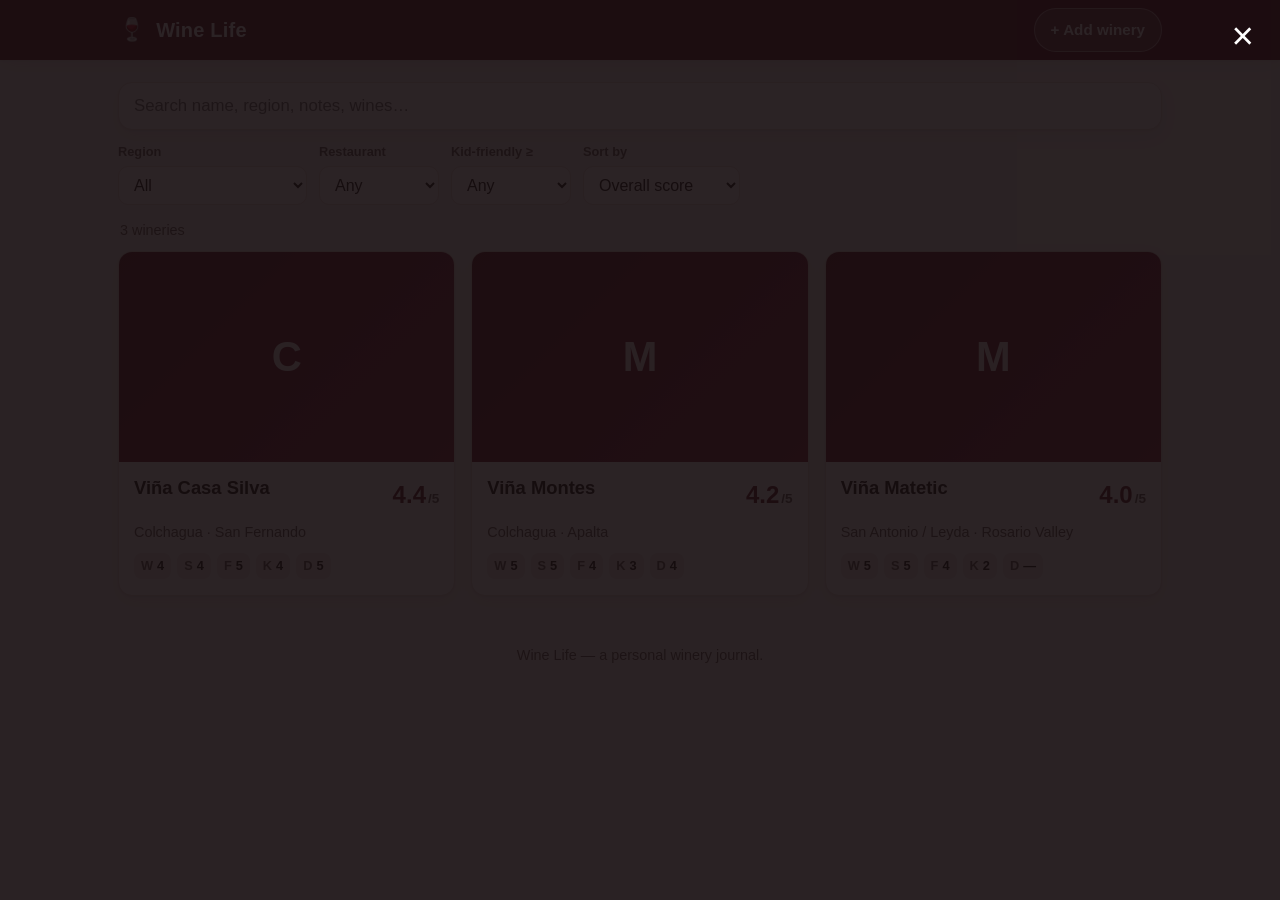
==== index.html @ b7ec0c11 "Wine Life: personal winery journal (Phase 1 shell) Static GitHub Pages site: card grid with auto-ave" ====
<!DOCTYPE html>
<html lang="en">
<head>
  <meta charset="utf-8" />
  <meta name="viewport" content="width=device-width, initial-scale=1" />
  <meta name="robots" content="noindex, nofollow" />
  <title>Wine Life — Winery Journal</title>
  <link rel="stylesheet" href="css/styles.css" />
</head>
<body>
  <header class="site-header">
    <div class="wrap header-inner">
      <a class="brand" href="#/">
        <span class="brand-mark">🍷</span>
        <span class="brand-text">Wine Life</span>
      </a>
      <a class="btn btn-ghost" href="editor.html">+ Add winery</a>
    </div>
  </header>

  <!-- GRID VIEW -->
  <main id="grid-view" class="wrap">
    <div class="controls">
      <input
        id="search"
        class="search"
        type="search"
        placeholder="Search name, region, notes, wines…"
        autocomplete="off"
        aria-label="Search wineries"
      />
      <div class="control-row">
        <label class="control">
          <span>Region</span>
          <select id="filter-region"><option value="">All</option></select>
        </label>
        <label class="control">
          <span>Restaurant</span>
          <select id="filter-restaurant">
            <option value="">Any</option>
            <option value="yes">Has one</option>
            <option value="no">None</option>
          </select>
        </label>
        <label class="control">
          <span>Kid-friendly ≥</span>
          <select id="filter-kid">
            <option value="">Any</option>
            <option value="3">3</option>
            <option value="4">4</option>
            <option value="5">5</option>
          </select>
        </label>
        <label class="control">
          <span>Sort by</span>
          <select id="sort">
            <option value="overall">Overall score</option>
            <option value="wine">Wine</option>
            <option value="scenery">Scenery</option>
            <option value="recent">Recently visited</option>
            <option value="name">Name (A–Z)</option>
          </select>
        </label>
      </div>
    </div>

    <p id="result-count" class="result-count" aria-live="polite"></p>
    <section id="grid" class="grid" aria-label="Wineries"></section>
    <p id="empty" class="empty" hidden>No wineries match. Try clearing filters or search.</p>
  </main>

  <!-- DETAIL VIEW -->
  <main id="detail-view" class="wrap" hidden></main>

  <!-- LIGHTBOX -->
  <div id="lightbox" class="lightbox" hidden aria-hidden="true">
    <button class="lightbox-close" aria-label="Close">×</button>
    <img id="lightbox-img" alt="" />
  </div>

  <footer class="site-footer">
    <div class="wrap">
      <span>Wine Life — a personal winery journal.</span>
    </div>
  </footer>

  <script src="js/data.js"></script>
  <script src="js/app.js"></script>
</body>
</html>
---- css/styles.css ----
/* Wine Life - styles. Mobile-first, high-contrast, readable. */

:root {
  --bg: #faf7f4;
  --surface: #ffffff;
  --ink: #1f1a18;
  --muted: #6b615c;
  --line: #e7ddd6;
  --wine: #6b1d2e;       /* deep burgundy */
  --wine-bright: #8c2740;
  --gold: #b08328;
  --good: #4f7a3f;
  --shadow: 0 1px 2px rgba(0,0,0,.06), 0 6px 18px rgba(31,26,24,.06);
  --radius: 14px;
}

* { box-sizing: border-box; }

html { -webkit-text-size-adjust: 100%; }

body {
  margin: 0;
  background: var(--bg);
  color: var(--ink);
  font: 17px/1.55 -apple-system, BlinkMacSystemFont, "Segoe UI", Roboto, Helvetica, Arial, sans-serif;
}

.wrap { width: 100%; max-width: 1080px; margin: 0 auto; padding: 0 18px; }

a { color: var(--wine); }

/* Header / footer ---------------------------------------------------------- */

.site-header {
  position: sticky; top: 0; z-index: 5;
  background: var(--wine);
  color: #fff;
  box-shadow: var(--shadow);
}
.header-inner { display: flex; align-items: center; justify-content: space-between; height: 60px; }
.brand { display: inline-flex; align-items: center; gap: 10px; color: #fff; text-decoration: none; font-weight: 700; font-size: 1.25rem; letter-spacing: .2px; }
.brand-mark { font-size: 1.4rem; }
.btn { display: inline-flex; align-items: center; gap: 6px; border-radius: 999px; padding: 9px 16px; font-weight: 600; font-size: .95rem; text-decoration: none; cursor: pointer; border: 1px solid transparent; }
.btn-ghost { background: rgba(255,255,255,.14); color: #fff; border-color: rgba(255,255,255,.45); }
.btn-ghost:hover { background: rgba(255,255,255,.24); }
.btn-primary { background: var(--wine); color: #fff; }
.btn-primary:hover { background: var(--wine-bright); }
.btn-secondary { background: #fff; color: var(--wine); border-color: var(--line); }

.site-footer { margin: 48px 0 28px; color: var(--muted); font-size: .9rem; text-align: center; }

/* Controls ----------------------------------------------------------------- */

.controls { margin: 22px 0 8px; }
.search {
  width: 100%; padding: 13px 15px; font-size: 1.05rem;
  border: 1px solid var(--line); border-radius: var(--radius);
  background: var(--surface); color: var(--ink); box-shadow: var(--shadow);
}
.search:focus, select:focus, input:focus, textarea:focus { outline: 3px solid rgba(140,39,64,.25); outline-offset: 1px; }

.control-row { display: flex; flex-wrap: wrap; gap: 12px; margin-top: 12px; }
.control { display: flex; flex-direction: column; gap: 4px; font-size: .8rem; color: var(--muted); font-weight: 600; }
.control select {
  font-size: 1rem; padding: 9px 11px; border: 1px solid var(--line);
  border-radius: 10px; background: var(--surface); color: var(--ink); min-width: 120px;
}

.result-count { color: var(--muted); font-size: .9rem; margin: 14px 2px 10px; }
.empty, .load-error { color: var(--muted); padding: 30px 4px; }
.load-error { color: var(--wine); }

/* Grid --------------------------------------------------------------------- */

.grid { display: grid; grid-template-columns: 1fr; gap: 16px; }
@media (min-width: 620px) { .grid { grid-template-columns: 1fr 1fr; } }
@media (min-width: 920px) { .grid { grid-template-columns: 1fr 1fr 1fr; } }

.card {
  display: flex; flex-direction: column; background: var(--surface);
  border: 1px solid var(--line); border-radius: var(--radius);
  overflow: hidden; text-decoration: none; color: inherit;
  box-shadow: var(--shadow); transition: transform .08s ease, box-shadow .12s ease;
}
.card:hover { transform: translateY(-2px); box-shadow: 0 2px 4px rgba(0,0,0,.08), 0 12px 26px rgba(31,26,24,.10); }

.thumb { aspect-ratio: 16 / 10; background: #efe7e1; display: flex; align-items: center; justify-content: center; }
.thumb img { width: 100%; height: 100%; object-fit: cover; display: block; }
.thumb-empty {
  background: linear-gradient(135deg, var(--wine), var(--wine-bright));
  color: rgba(255,255,255,.92); font-size: 2.6rem; font-weight: 700;
}

.card-body { padding: 14px 15px 16px; display: flex; flex-direction: column; gap: 8px; }
.card-top { display: flex; align-items: flex-start; justify-content: space-between; gap: 10px; }
.card-name { font-size: 1.15rem; margin: 0; line-height: 1.25; }
.card-score { display: flex; align-items: baseline; gap: 2px; color: var(--wine); font-weight: 800; }
.card-score-num { font-size: 1.5rem; }
.card-score-max { font-size: .85rem; color: var(--muted); font-weight: 600; }
.card-meta { margin: 0; color: var(--muted); font-size: .9rem; }

.card-mini { display: flex; flex-wrap: wrap; gap: 6px; margin-top: 2px; }
.mini-chip { display: inline-flex; align-items: center; gap: 4px; background: #f4ece8; border-radius: 8px; padding: 3px 7px; font-size: .8rem; }
.mini-chip-label { color: var(--muted); font-weight: 700; }
.mini-chip-val { font-weight: 700; color: var(--ink); }

/* Detail ------------------------------------------------------------------- */

#detail-view { padding-bottom: 20px; }
.back-link { display: inline-block; margin: 20px 0 8px; font-weight: 600; text-decoration: none; }
.back-link:hover { text-decoration: underline; }

.detail-head { display: flex; align-items: flex-start; justify-content: space-between; gap: 18px; flex-wrap: wrap; margin: 6px 0 18px; }
.detail-name { margin: 0; font-size: 2rem; line-height: 1.15; }
.detail-meta { margin: 6px 0 2px; color: var(--muted); font-size: 1.05rem; }
.detail-sub { margin: 4px 0 0; color: var(--muted); font-size: .92rem; }
.detail-score {
  background: var(--surface); border: 1px solid var(--line); border-radius: var(--radius);
  padding: 12px 18px; text-align: center; box-shadow: var(--shadow); min-width: 92px;
}
.detail-score-num { font-size: 2.4rem; font-weight: 800; color: var(--wine); }
.detail-score-max { font-size: .95rem; color: var(--muted); font-weight: 600; }
.detail-score-label { display: block; font-size: .72rem; letter-spacing: .12em; text-transform: uppercase; color: var(--muted); margin-top: 2px; }

.panel { background: var(--surface); border: 1px solid var(--line); border-radius: var(--radius); padding: 16px 18px; margin-bottom: 16px; box-shadow: var(--shadow); }
.panel-title { margin: 0 0 12px; font-size: .82rem; letter-spacing: .1em; text-transform: uppercase; color: var(--muted); }
.detail-cols { display: grid; gap: 16px; }
@media (min-width: 720px) { .detail-cols { grid-template-columns: 1fr 1fr; } }

.rating-row { display: grid; grid-template-columns: 120px 1fr 28px; align-items: center; gap: 12px; padding: 6px 0; }
.rating-label { font-weight: 600; }
.rating-track { height: 12px; background: #efe7e1; border-radius: 999px; overflow: hidden; }
.rating-track-empty { background: repeating-linear-gradient(90deg, #efe7e1, #efe7e1 6px, #e7ddd6 6px, #e7ddd6 12px); }
.rating-fill { height: 100%; background: linear-gradient(90deg, var(--wine), var(--gold)); border-radius: 999px; }
.rating-num { text-align: right; font-weight: 700; }
.rating-na { color: var(--muted); font-style: italic; }

.tags { display: flex; flex-wrap: wrap; gap: 8px; }
.tag { background: #f4ece8; color: var(--ink); border-radius: 999px; padding: 5px 12px; font-size: .9rem; }
.fav-list { margin: 0; padding-left: 20px; }
.fav-list li { margin: 4px 0; }
.notes-text { margin: 0; white-space: pre-wrap; line-height: 1.6; }
.muted { color: var(--muted); margin: 0; }

.gallery { display: grid; grid-template-columns: repeat(auto-fill, minmax(140px, 1fr)); gap: 10px; }
.gallery-img { width: 100%; aspect-ratio: 1 / 1; object-fit: cover; border-radius: 10px; cursor: zoom-in; border: 1px solid var(--line); }

/* Lightbox ----------------------------------------------------------------- */

.lightbox { position: fixed; inset: 0; background: rgba(20,12,14,.9); display: flex; align-items: center; justify-content: center; z-index: 20; padding: 24px; }
.lightbox img { max-width: 100%; max-height: 90vh; border-radius: 8px; }
.lightbox-close { position: absolute; top: 16px; right: 20px; background: none; border: none; color: #fff; font-size: 2.4rem; line-height: 1; cursor: pointer; }

/* Editor ------------------------------------------------------------------- */

.editor-main { padding: 24px 0 60px; }
.editor-intro { color: var(--muted); margin: 6px 0 22px; max-width: 70ch; }
.field { margin-bottom: 18px; }
.field > label { display: block; font-weight: 600; margin-bottom: 6px; }
.field .hint { color: var(--muted); font-size: .85rem; font-weight: 400; }
.field input[type="text"], .field input[type="url"], .field input[type="date"], .field textarea, .field select {
  width: 100%; padding: 11px 13px; font-size: 1rem; border: 1px solid var(--line);
  border-radius: 10px; background: var(--surface); color: var(--ink);
}
.field textarea { min-height: 110px; resize: vertical; }
.field-row { display: grid; gap: 14px; }
@media (min-width: 640px) { .field-row { grid-template-columns: 1fr 1fr; } }

.seg { display: inline-flex; border: 1px solid var(--line); border-radius: 10px; overflow: hidden; background: var(--surface); }
.seg button { border: none; background: none; padding: 9px 14px; font-size: 1rem; cursor: pointer; color: var(--muted); border-right: 1px solid var(--line); min-width: 44px; }
.seg button:last-child { border-right: none; }
.seg button.on { background: var(--wine); color: #fff; font-weight: 700; }

.rating-field { display: grid; grid-template-columns: 130px 1fr; align-items: center; gap: 12px; margin-bottom: 12px; }
.rating-field > span { font-weight: 600; }

.chip-input { display: flex; flex-wrap: wrap; gap: 8px; align-items: center; border: 1px solid var(--line); border-radius: 10px; padding: 8px; background: var(--surface); }
.chip-input input { border: none; outline: none; flex: 1; min-width: 140px; font-size: 1rem; padding: 4px; background: none; }
.chip { background: #f4ece8; border-radius: 999px; padding: 4px 10px; font-size: .9rem; display: inline-flex; gap: 6px; align-items: center; }
.chip button { border: none; background: none; cursor: pointer; color: var(--muted); font-size: 1rem; line-height: 1; }

.toggle { display: inline-flex; align-items: center; gap: 10px; font-weight: 600; }
.toggle input { width: 20px; height: 20px; }

.editor-actions { display: flex; flex-wrap: wrap; gap: 12px; margin-top: 24px; padding-top: 20px; border-top: 1px solid var(--line); }
.list-panel { margin-top: 30px; }
.entry-row { display: flex; align-items: center; justify-content: space-between; gap: 10px; padding: 10px 0; border-bottom: 1px solid var(--line); }
.entry-row .entry-actions { display: flex; gap: 8px; }
.link-btn { background: none; border: none; color: var(--wine); cursor: pointer; font-weight: 600; font-size: .95rem; padding: 4px; }
.json-out { width: 100%; min-height: 120px; font-family: ui-monospace, SFMono-Regular, Menlo, monospace; font-size: .85rem; }
.note-box { background: #fbf4ec; border: 1px solid #ecd9bf; border-radius: 10px; padding: 12px 14px; font-size: .92rem; margin: 14px 0; }

@media (prefers-reduced-motion: reduce) { * { transition: none !important; } }
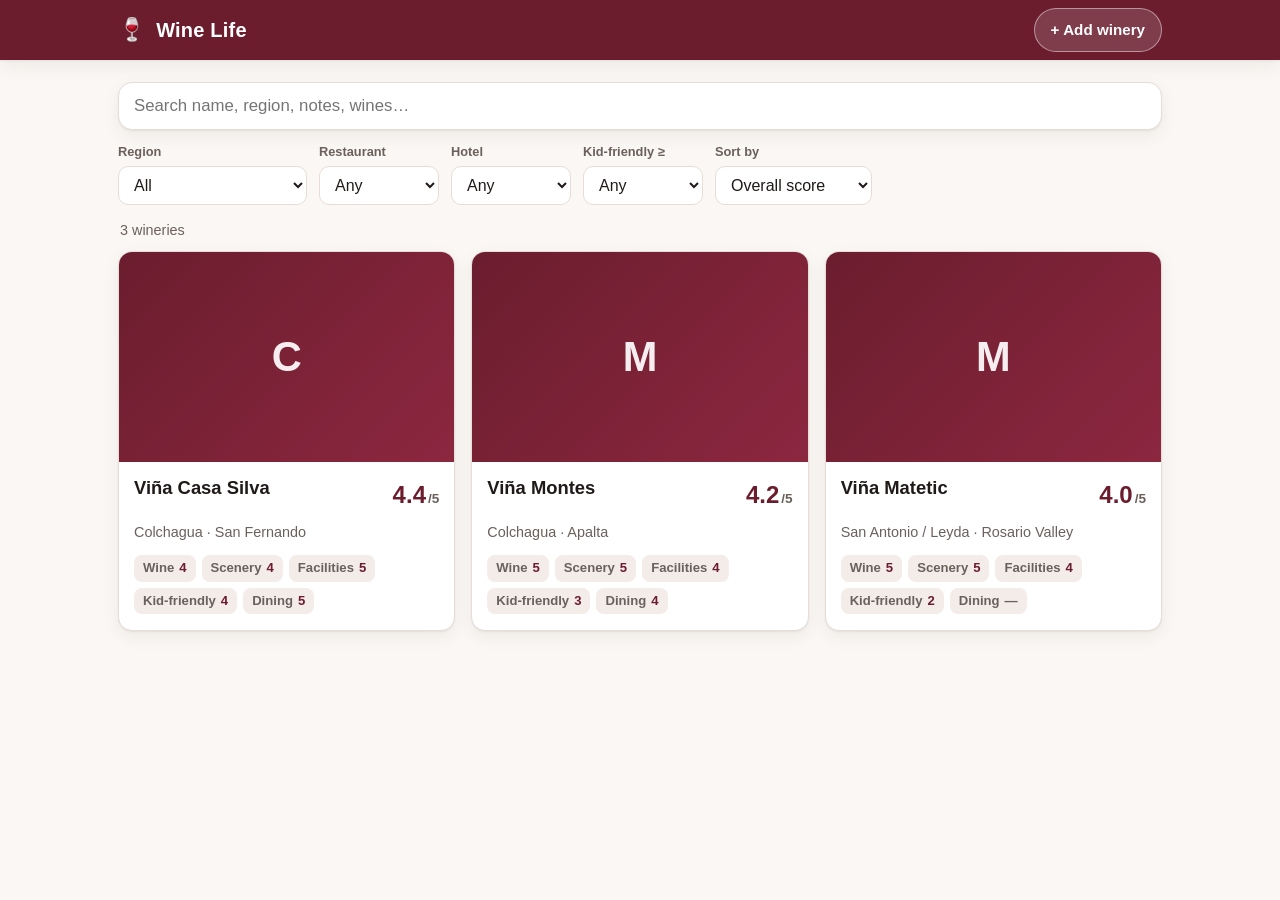
==== commit 187a1b34: "Add hotel filter, full category labels, '?' unknown rating, drop footer - New hasHotel field + Hotel" ====
--- a/index.html
+++ b/index.html
@@ -43,6 +43,14 @@
           </select>
         </label>
         <label class="control">
+          <span>Hotel</span>
+          <select id="filter-hotel">
+            <option value="">Any</option>
+            <option value="yes">Has one</option>
+            <option value="no">None</option>
+          </select>
+        </label>
+        <label class="control">
           <span>Kid-friendly ≥</span>
           <select id="filter-kid">
             <option value="">Any</option>
@@ -78,12 +86,6 @@
     <img id="lightbox-img" alt="" />
   </div>
 
-  <footer class="site-footer">
-    <div class="wrap">
-      <span>Wine Life — a personal winery journal.</span>
-    </div>
-  </footer>
-
   <script src="js/data.js"></script>
   <script src="js/app.js"></script>
 </body>
--- a/css/styles.css
+++ b/css/styles.css
@@ -16,6 +16,9 @@
 
 * { box-sizing: border-box; }
 
+/* The hidden attribute must always win over class display rules (e.g. .lightbox). */
+[hidden] { display: none !important; }
+
 html { -webkit-text-size-adjust: 100%; }
 
 body {
@@ -99,10 +102,14 @@
 .card-score-max { font-size: .85rem; color: var(--muted); font-weight: 600; }
 .card-meta { margin: 0; color: var(--muted); font-size: .9rem; }
 
-.card-mini { display: flex; flex-wrap: wrap; gap: 6px; margin-top: 2px; }
-.mini-chip { display: inline-flex; align-items: center; gap: 4px; background: #f4ece8; border-radius: 8px; padding: 3px 7px; font-size: .8rem; }
-.mini-chip-label { color: var(--muted); font-weight: 700; }
-.mini-chip-val { font-weight: 700; color: var(--ink); }
+.card-mini { display: flex; flex-wrap: wrap; gap: 6px; margin-top: 4px; }
+.mini-chip { display: inline-flex; align-items: center; gap: 5px; background: #f4ece8; border-radius: 8px; padding: 3px 9px; font-size: .82rem; }
+.mini-chip-label { color: var(--muted); font-weight: 600; }
+.mini-chip-val { font-weight: 800; color: var(--wine); }
+.mini-chip-muted .mini-chip-val { color: var(--muted); }
+
+.badges { display: flex; flex-wrap: wrap; gap: 8px; margin-top: 10px; }
+.badge { background: #f4ece8; border-radius: 999px; padding: 5px 13px; font-size: .9rem; font-weight: 600; }
 
 /* Detail ------------------------------------------------------------------- */
 
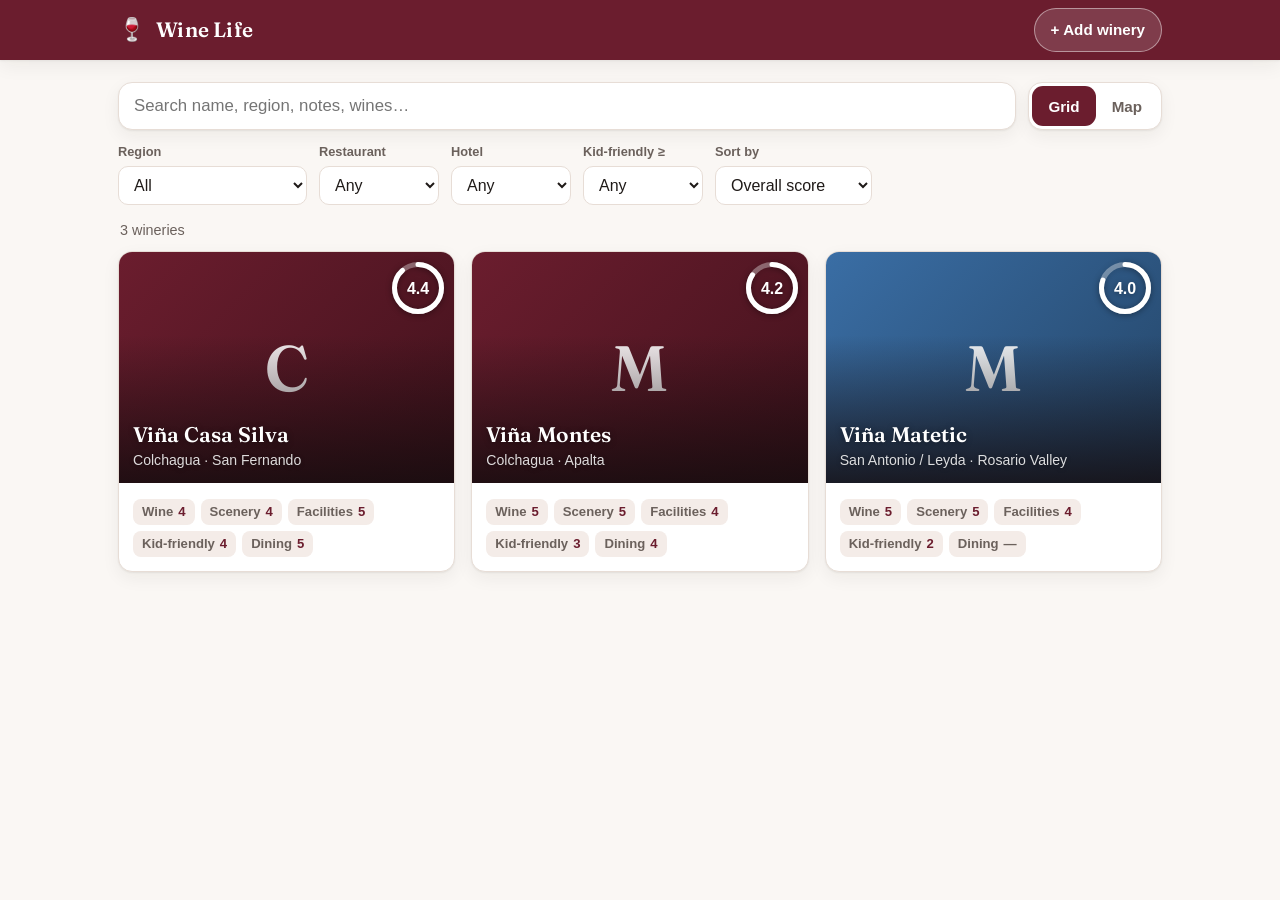
==== commit 89d1366f: "Design upgrades: photo-hero cards, editorial polish, radar chart, map view - Photo-hero cards: full-" ====
--- a/index.html
+++ b/index.html
@@ -5,6 +5,9 @@
   <meta name="viewport" content="width=device-width, initial-scale=1" />
   <meta name="robots" content="noindex, nofollow" />
   <title>Wine Life — Winery Journal</title>
+  <link rel="preconnect" href="https://fonts.googleapis.com" />
+  <link rel="preconnect" href="https://fonts.gstatic.com" crossorigin />
+  <link rel="stylesheet" href="https://fonts.googleapis.com/css2?family=Fraunces:opsz,wght@9..144,500;9..144,600;9..144,700&display=swap" />
   <link rel="stylesheet" href="css/styles.css" />
 </head>
 <body>
@@ -21,14 +24,20 @@
   <!-- GRID VIEW -->
   <main id="grid-view" class="wrap">
     <div class="controls">
-      <input
-        id="search"
-        class="search"
-        type="search"
-        placeholder="Search name, region, notes, wines…"
-        autocomplete="off"
-        aria-label="Search wineries"
-      />
+      <div class="controls-top">
+        <input
+          id="search"
+          class="search"
+          type="search"
+          placeholder="Search name, region, notes, wines…"
+          autocomplete="off"
+          aria-label="Search wineries"
+        />
+        <div class="view-toggle" role="tablist" aria-label="View">
+          <button id="view-grid" class="view-btn on" type="button" role="tab" aria-selected="true">Grid</button>
+          <button id="view-map" class="view-btn" type="button" role="tab" aria-selected="false">Map</button>
+        </div>
+      </div>
       <div class="control-row">
         <label class="control">
           <span>Region</span>
@@ -74,6 +83,10 @@
 
     <p id="result-count" class="result-count" aria-live="polite"></p>
     <section id="grid" class="grid" aria-label="Wineries"></section>
+    <div id="map-wrap" class="map-wrap" hidden>
+      <div id="map" class="map"></div>
+      <p id="map-note" class="map-note" hidden></p>
+    </div>
     <p id="empty" class="empty" hidden>No wineries match. Try clearing filters or search.</p>
   </main>
 
--- a/css/styles.css
+++ b/css/styles.css
@@ -12,6 +12,8 @@
   --good: #4f7a3f;
   --shadow: 0 1px 2px rgba(0,0,0,.06), 0 6px 18px rgba(31,26,24,.06);
   --radius: 14px;
+  --accent: var(--wine);
+  --display: "Fraunces", "Iowan Old Style", "Palatino Linotype", Palatino, Georgia, serif;
 }
 
 * { box-sizing: border-box; }
@@ -41,7 +43,8 @@
   box-shadow: var(--shadow);
 }
 .header-inner { display: flex; align-items: center; justify-content: space-between; height: 60px; }
-.brand { display: inline-flex; align-items: center; gap: 10px; color: #fff; text-decoration: none; font-weight: 700; font-size: 1.25rem; letter-spacing: .2px; }
+.brand { display: inline-flex; align-items: center; gap: 10px; color: #fff; text-decoration: none; font-weight: 700; font-size: 1.3rem; letter-spacing: .2px; }
+.brand-text { font-family: var(--display); font-weight: 600; }
 .brand-mark { font-size: 1.4rem; }
 .btn { display: inline-flex; align-items: center; gap: 6px; border-radius: 999px; padding: 9px 16px; font-weight: 600; font-size: .95rem; text-decoration: none; cursor: pointer; border: 1px solid transparent; }
 .btn-ghost { background: rgba(255,255,255,.14); color: #fff; border-color: rgba(255,255,255,.45); }
@@ -55,11 +58,16 @@
 /* Controls ----------------------------------------------------------------- */
 
 .controls { margin: 22px 0 8px; }
+.controls-top { display: flex; gap: 12px; align-items: stretch; }
 .search {
-  width: 100%; padding: 13px 15px; font-size: 1.05rem;
+  flex: 1; min-width: 0; padding: 13px 15px; font-size: 1.05rem;
   border: 1px solid var(--line); border-radius: var(--radius);
   background: var(--surface); color: var(--ink); box-shadow: var(--shadow);
 }
+
+.view-toggle { display: inline-flex; background: var(--surface); border: 1px solid var(--line); border-radius: var(--radius); padding: 3px; box-shadow: var(--shadow); }
+.view-btn { border: none; background: none; padding: 0 16px; border-radius: 11px; font-size: .95rem; font-weight: 600; color: var(--muted); cursor: pointer; }
+.view-btn.on { background: var(--wine); color: #fff; }
 .search:focus, select:focus, input:focus, textarea:focus { outline: 3px solid rgba(140,39,64,.25); outline-offset: 1px; }
 
 .control-row { display: flex; flex-wrap: wrap; gap: 12px; margin-top: 12px; }
@@ -87,20 +95,28 @@
 }
 .card:hover { transform: translateY(-2px); box-shadow: 0 2px 4px rgba(0,0,0,.08), 0 12px 26px rgba(31,26,24,.10); }
 
-.thumb { aspect-ratio: 16 / 10; background: #efe7e1; display: flex; align-items: center; justify-content: center; }
-.thumb img { width: 100%; height: 100%; object-fit: cover; display: block; }
-.thumb-empty {
-  background: linear-gradient(135deg, var(--wine), var(--wine-bright));
-  color: rgba(255,255,255,.92); font-size: 2.6rem; font-weight: 700;
-}
-
-.card-body { padding: 14px 15px 16px; display: flex; flex-direction: column; gap: 8px; }
-.card-top { display: flex; align-items: flex-start; justify-content: space-between; gap: 10px; }
-.card-name { font-size: 1.15rem; margin: 0; line-height: 1.25; }
-.card-score { display: flex; align-items: baseline; gap: 2px; color: var(--wine); font-weight: 800; }
-.card-score-num { font-size: 1.5rem; }
-.card-score-max { font-size: .85rem; color: var(--muted); font-weight: 600; }
-.card-meta { margin: 0; color: var(--muted); font-size: .9rem; }
+/* Photo-hero: full-bleed image with name + score over a gradient scrim. */
+.card-hero { position: relative; aspect-ratio: 16 / 11; background: #efe7e1; overflow: hidden; }
+.card-hero-img { position: absolute; inset: 0; width: 100%; height: 100%; object-fit: cover; display: block; }
+.card-hero-empty { background: linear-gradient(135deg, var(--accent), color-mix(in srgb, var(--accent) 62%, #000)); }
+.card-hero-letter {
+  position: absolute; inset: 0; display: flex; align-items: center; justify-content: center;
+  font-family: var(--display); font-size: 4rem; font-weight: 600; color: rgba(255,255,255,.92);
+}
+.card-hero-scrim { position: absolute; inset: 0; background: linear-gradient(to top, rgba(20,12,14,.82) 0%, rgba(20,12,14,.32) 38%, rgba(20,12,14,0) 64%); }
+.card-hero-badge { position: absolute; top: 10px; right: 10px; display: grid; place-items: center; }
+.card-hero-text { position: absolute; left: 14px; right: 64px; bottom: 11px; color: #fff; }
+.card-name { font-family: var(--display); font-size: 1.32rem; font-weight: 600; margin: 0; line-height: 1.18; color: #fff; text-shadow: 0 1px 6px rgba(0,0,0,.4); }
+.card-meta { margin: 3px 0 0; color: rgba(255,255,255,.85); font-size: .88rem; text-shadow: 0 1px 4px rgba(0,0,0,.4); }
+
+.card-body { padding: 12px 14px 14px; }
+
+/* Score ring gauge ---------------------------------------------------------- */
+.ring-track { stroke: rgba(120,90,80,.18); }
+.card-hero-badge .ring-track { stroke: rgba(255,255,255,.35); }
+.card-hero-badge .ring { filter: drop-shadow(0 1px 3px rgba(0,0,0,.4)); }
+.ring-text { font-weight: 800; font-size: 16px; fill: var(--ink); }
+.card-hero-badge .ring-text { fill: #fff; }
 
 .card-mini { display: flex; flex-wrap: wrap; gap: 6px; margin-top: 4px; }
 .mini-chip { display: inline-flex; align-items: center; gap: 5px; background: #f4ece8; border-radius: 8px; padding: 3px 9px; font-size: .82rem; }
@@ -118,16 +134,29 @@
 .back-link:hover { text-decoration: underline; }
 
 .detail-head { display: flex; align-items: flex-start; justify-content: space-between; gap: 18px; flex-wrap: wrap; margin: 6px 0 18px; }
-.detail-name { margin: 0; font-size: 2rem; line-height: 1.15; }
+.detail-name { margin: 0; font-family: var(--display); font-weight: 600; font-size: 2.2rem; line-height: 1.12; }
 .detail-meta { margin: 6px 0 2px; color: var(--muted); font-size: 1.05rem; }
 .detail-sub { margin: 4px 0 0; color: var(--muted); font-size: .92rem; }
 .detail-score {
   background: var(--surface); border: 1px solid var(--line); border-radius: var(--radius);
-  padding: 12px 18px; text-align: center; box-shadow: var(--shadow); min-width: 92px;
-}
-.detail-score-num { font-size: 2.4rem; font-weight: 800; color: var(--wine); }
-.detail-score-max { font-size: .95rem; color: var(--muted); font-weight: 600; }
-.detail-score-label { display: block; font-size: .72rem; letter-spacing: .12em; text-transform: uppercase; color: var(--muted); margin-top: 2px; }
+  padding: 14px 18px 10px; text-align: center; box-shadow: var(--shadow);
+  display: flex; flex-direction: column; align-items: center; gap: 4px;
+}
+.detail-score .ring-text { font-size: 26px; }
+.detail-score-label { font-size: .72rem; letter-spacing: .12em; text-transform: uppercase; color: var(--muted); }
+
+/* Ratings: radar + bars ----------------------------------------------------- */
+.ratings-grid { display: grid; gap: 18px; align-items: center; }
+@media (min-width: 680px) { .ratings-grid { grid-template-columns: minmax(0, 330px) 1fr; } }
+.radar-box { display: flex; justify-content: center; }
+.radar { width: 100%; max-width: 330px; }
+.radar-grid { stroke: var(--line); stroke-width: 1; }
+.radar-spoke { stroke: var(--line); stroke-width: 1; }
+.radar-axis { font-size: 12px; font-weight: 600; fill: var(--muted); }
+.radar-axis-muted { fill: #c4b8b0; }
+.radar-area { fill: color-mix(in srgb, var(--accent) 26%, transparent); stroke: var(--accent); stroke-width: 2; stroke-linejoin: round; }
+.radar-dot { fill: var(--accent); }
+.rating-bars { min-width: 0; }
 
 .panel { background: var(--surface); border: 1px solid var(--line); border-radius: var(--radius); padding: 16px 18px; margin-bottom: 16px; box-shadow: var(--shadow); }
 .panel-title { margin: 0 0 12px; font-size: .82rem; letter-spacing: .1em; text-transform: uppercase; color: var(--muted); }
@@ -157,6 +186,17 @@
 .lightbox { position: fixed; inset: 0; background: rgba(20,12,14,.9); display: flex; align-items: center; justify-content: center; z-index: 20; padding: 24px; }
 .lightbox img { max-width: 100%; max-height: 90vh; border-radius: 8px; }
 .lightbox-close { position: absolute; top: 16px; right: 20px; background: none; border: none; color: #fff; font-size: 2.4rem; line-height: 1; cursor: pointer; }
+
+/* Map ---------------------------------------------------------------------- */
+
+.map-wrap { position: relative; margin-top: 4px; }
+.map { height: 64vh; min-height: 420px; border-radius: var(--radius); border: 1px solid var(--line); box-shadow: var(--shadow); overflow: hidden; z-index: 0; }
+.map-note { position: absolute; top: 16px; left: 50%; transform: translateX(-50%); z-index: 1; background: var(--surface); border: 1px solid var(--line); border-radius: 999px; padding: 9px 16px; font-size: .92rem; color: var(--muted); box-shadow: var(--shadow); }
+.leaflet-popup-content .pin { font: inherit; min-width: 150px; }
+.pin strong { font-family: var(--display); font-size: 1.05rem; }
+.pin-meta { color: var(--muted); font-size: .85rem; margin-top: 2px; }
+.pin-score { font-weight: 700; color: var(--wine); margin-top: 4px; }
+.pin-link { display: inline-block; margin-top: 6px; font-weight: 600; text-decoration: none; }
 
 /* Editor ------------------------------------------------------------------- */
 
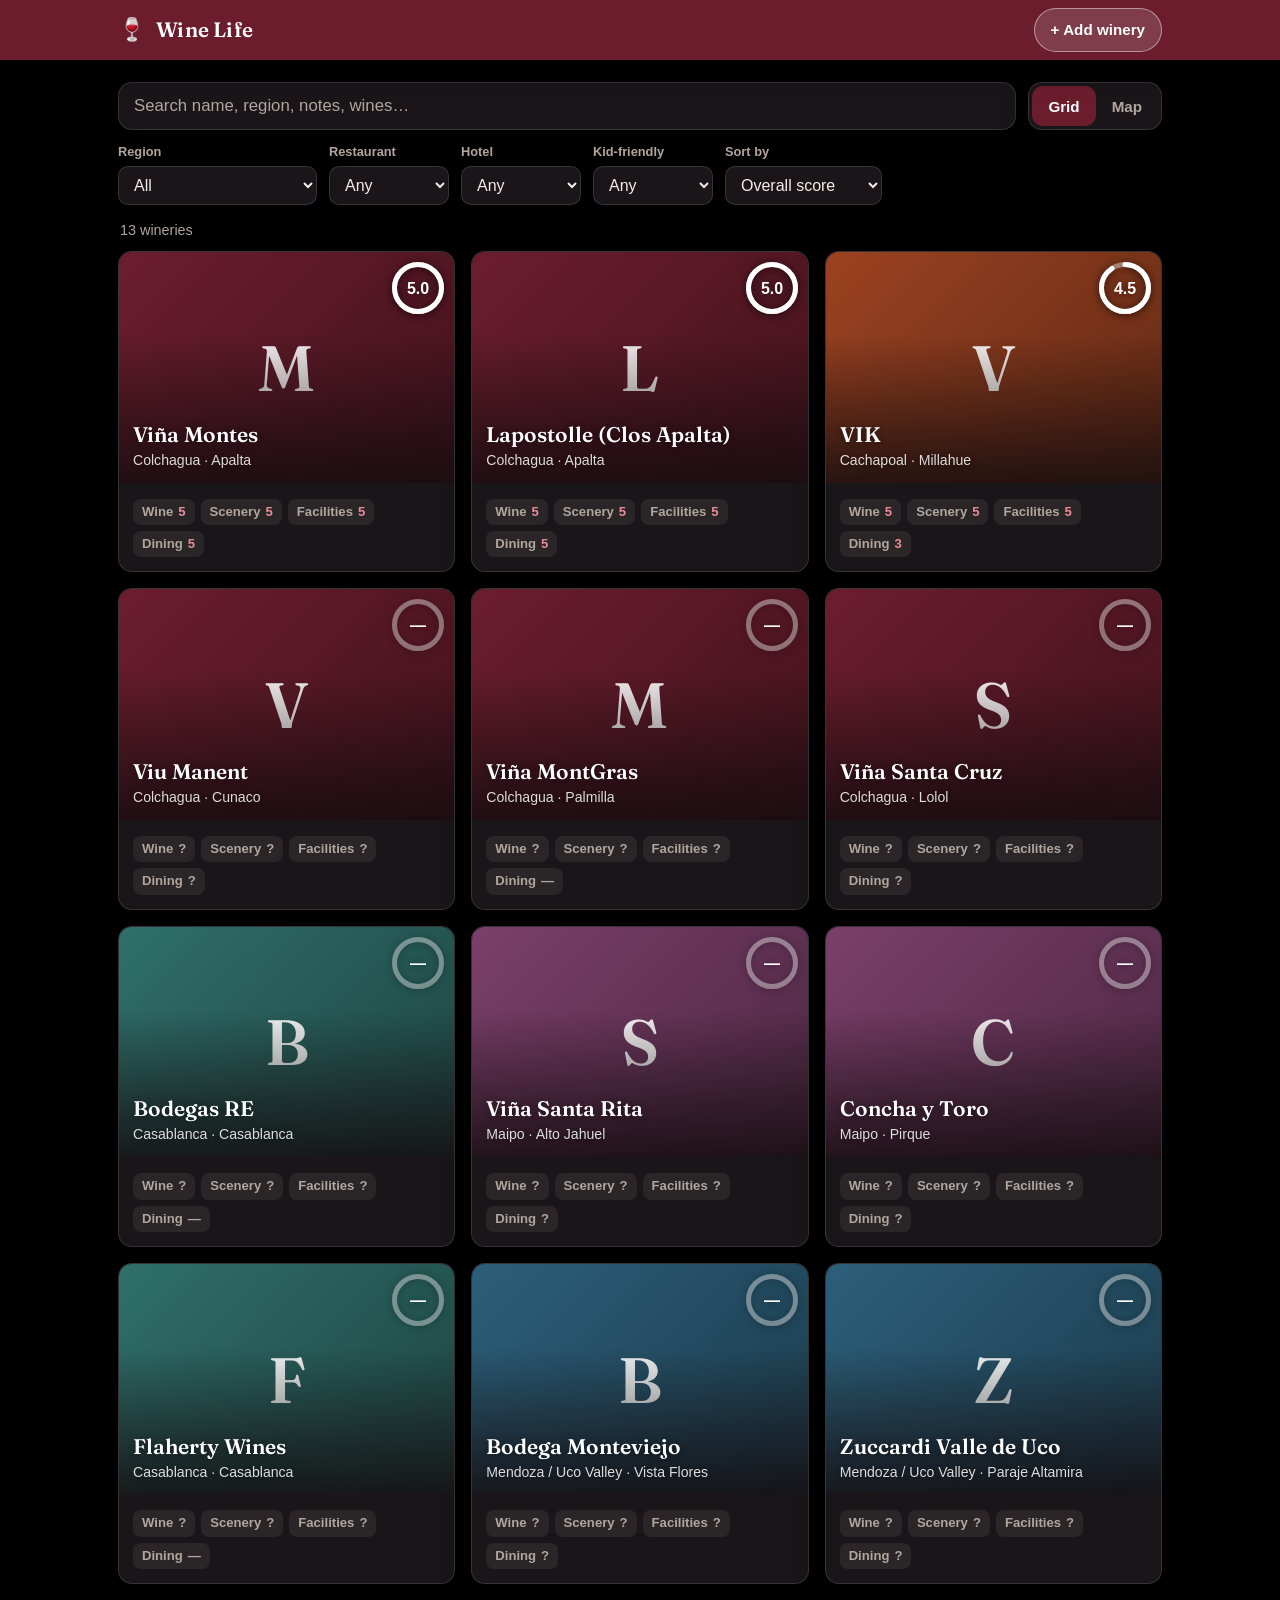
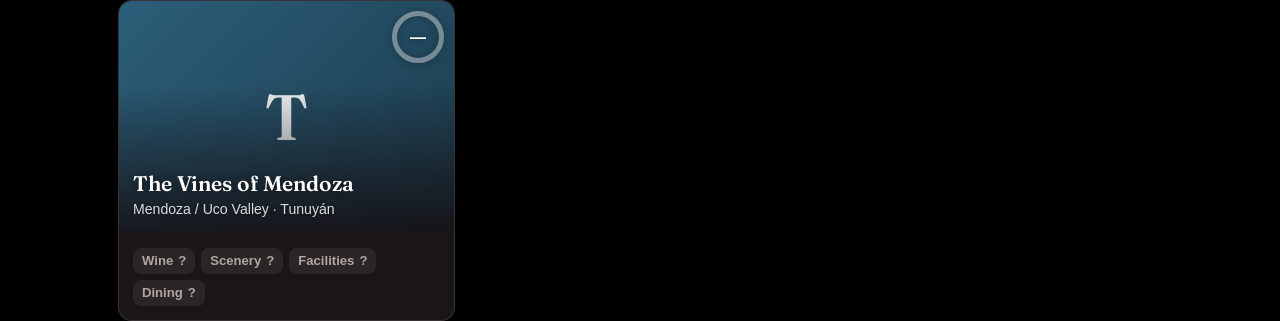
==== commit 692737cb: "Make kid-friendly a yes/no attribute, not a rated axis Ratings drop to 4 axes (wine, scenery, facili" ====
--- a/index.html
+++ b/index.html
@@ -60,12 +60,11 @@
           </select>
         </label>
         <label class="control">
-          <span>Kid-friendly ≥</span>
+          <span>Kid-friendly</span>
           <select id="filter-kid">
             <option value="">Any</option>
-            <option value="3">3</option>
-            <option value="4">4</option>
-            <option value="5">5</option>
+            <option value="yes">Yes</option>
+            <option value="no">No</option>
           </select>
         </label>
         <label class="control">
--- a/css/styles.css
+++ b/css/styles.css
@@ -1,18 +1,23 @@
 /* Wine Life - styles. Mobile-first, high-contrast, readable. */
 
 :root {
-  --bg: #faf7f4;
-  --surface: #ffffff;
-  --ink: #1f1a18;
-  --muted: #6b615c;
-  --line: #e7ddd6;
-  --wine: #6b1d2e;       /* deep burgundy */
+  color-scheme: dark;
+  --bg: #000000;            /* black page */
+  --surface: #1a1518;       /* lifted card/panel */
+  --surface-2: #241d21;     /* image placeholders, deeper chips */
+  --ink: #f3ece8;           /* off-white body text (softer than pure white) */
+  --muted: #b1a59f;         /* readable warm grey, >4.5:1 on black & surface */
+  --line: rgba(255,255,255,.13);
+  --wine: #6b1d2e;          /* deep burgundy: header + primary buttons */
   --wine-bright: #8c2740;
-  --gold: #b08328;
-  --good: #4f7a3f;
-  --shadow: 0 1px 2px rgba(0,0,0,.06), 0 6px 18px rgba(31,26,24,.06);
+  --wine-accent: #e98a98;   /* light rosé: links / accents / scores on dark */
+  --gold: #d2a44a;
+  --good: #6fae5a;
+  --chip: rgba(255,255,255,.07);
+  --track: rgba(255,255,255,.10);
+  --shadow: 0 1px 2px rgba(0,0,0,.5), 0 10px 26px rgba(0,0,0,.5);
   --radius: 14px;
-  --accent: var(--wine);
+  --accent: var(--wine-accent);
   --display: "Fraunces", "Iowan Old Style", "Palatino Linotype", Palatino, Georgia, serif;
 }
 
@@ -32,7 +37,8 @@
 
 .wrap { width: 100%; max-width: 1080px; margin: 0 auto; padding: 0 18px; }
 
-a { color: var(--wine); }
+a { color: var(--wine-accent); }
+::placeholder { color: var(--muted); opacity: 1; }
 
 /* Header / footer ---------------------------------------------------------- */
 
@@ -51,7 +57,7 @@
 .btn-ghost:hover { background: rgba(255,255,255,.24); }
 .btn-primary { background: var(--wine); color: #fff; }
 .btn-primary:hover { background: var(--wine-bright); }
-.btn-secondary { background: #fff; color: var(--wine); border-color: var(--line); }
+.btn-secondary { background: var(--surface); color: var(--wine-accent); border-color: var(--line); }
 
 .site-footer { margin: 48px 0 28px; color: var(--muted); font-size: .9rem; text-align: center; }
 
@@ -68,7 +74,7 @@
 .view-toggle { display: inline-flex; background: var(--surface); border: 1px solid var(--line); border-radius: var(--radius); padding: 3px; box-shadow: var(--shadow); }
 .view-btn { border: none; background: none; padding: 0 16px; border-radius: 11px; font-size: .95rem; font-weight: 600; color: var(--muted); cursor: pointer; }
 .view-btn.on { background: var(--wine); color: #fff; }
-.search:focus, select:focus, input:focus, textarea:focus { outline: 3px solid rgba(140,39,64,.25); outline-offset: 1px; }
+.search:focus, select:focus, input:focus, textarea:focus { outline: 3px solid rgba(233,138,152,.45); outline-offset: 1px; }
 
 .control-row { display: flex; flex-wrap: wrap; gap: 12px; margin-top: 12px; }
 .control { display: flex; flex-direction: column; gap: 4px; font-size: .8rem; color: var(--muted); font-weight: 600; }
@@ -79,7 +85,7 @@
 
 .result-count { color: var(--muted); font-size: .9rem; margin: 14px 2px 10px; }
 .empty, .load-error { color: var(--muted); padding: 30px 4px; }
-.load-error { color: var(--wine); }
+.load-error { color: var(--wine-accent); }
 
 /* Grid --------------------------------------------------------------------- */
 
@@ -96,7 +102,7 @@
 .card:hover { transform: translateY(-2px); box-shadow: 0 2px 4px rgba(0,0,0,.08), 0 12px 26px rgba(31,26,24,.10); }
 
 /* Photo-hero: full-bleed image with name + score over a gradient scrim. */
-.card-hero { position: relative; aspect-ratio: 16 / 11; background: #efe7e1; overflow: hidden; }
+.card-hero { position: relative; aspect-ratio: 16 / 11; background: var(--surface-2); overflow: hidden; }
 .card-hero-img { position: absolute; inset: 0; width: 100%; height: 100%; object-fit: cover; display: block; }
 .card-hero-empty { background: linear-gradient(135deg, var(--accent), color-mix(in srgb, var(--accent) 62%, #000)); }
 .card-hero-letter {
@@ -112,20 +118,22 @@
 .card-body { padding: 12px 14px 14px; }
 
 /* Score ring gauge ---------------------------------------------------------- */
-.ring-track { stroke: rgba(120,90,80,.18); }
-.card-hero-badge .ring-track { stroke: rgba(255,255,255,.35); }
-.card-hero-badge .ring { filter: drop-shadow(0 1px 3px rgba(0,0,0,.4)); }
+.ring-track { stroke: rgba(255,255,255,.15); }
+.card-hero-badge .ring-track { stroke: rgba(255,255,255,.4); }
+.card-hero-badge .ring { filter: drop-shadow(0 1px 4px rgba(0,0,0,.7)); }
 .ring-text { font-weight: 800; font-size: 16px; fill: var(--ink); }
 .card-hero-badge .ring-text { fill: #fff; }
+/* On the dark detail card, lighten the region accent so the ring reads. */
+.detail-score .ring-prog { stroke: color-mix(in srgb, var(--accent) 55%, #fff); }
 
 .card-mini { display: flex; flex-wrap: wrap; gap: 6px; margin-top: 4px; }
-.mini-chip { display: inline-flex; align-items: center; gap: 5px; background: #f4ece8; border-radius: 8px; padding: 3px 9px; font-size: .82rem; }
+.mini-chip { display: inline-flex; align-items: center; gap: 5px; background: var(--chip); border-radius: 8px; padding: 3px 9px; font-size: .82rem; }
 .mini-chip-label { color: var(--muted); font-weight: 600; }
-.mini-chip-val { font-weight: 800; color: var(--wine); }
+.mini-chip-val { font-weight: 800; color: var(--wine-accent); }
 .mini-chip-muted .mini-chip-val { color: var(--muted); }
 
 .badges { display: flex; flex-wrap: wrap; gap: 8px; margin-top: 10px; }
-.badge { background: #f4ece8; border-radius: 999px; padding: 5px 13px; font-size: .9rem; font-weight: 600; }
+.badge { background: var(--chip); border-radius: 999px; padding: 5px 13px; font-size: .9rem; font-weight: 600; }
 
 /* Detail ------------------------------------------------------------------- */
 
@@ -154,8 +162,8 @@
 .radar-spoke { stroke: var(--line); stroke-width: 1; }
 .radar-axis { font-size: 12px; font-weight: 600; fill: var(--muted); }
 .radar-axis-muted { fill: #c4b8b0; }
-.radar-area { fill: color-mix(in srgb, var(--accent) 26%, transparent); stroke: var(--accent); stroke-width: 2; stroke-linejoin: round; }
-.radar-dot { fill: var(--accent); }
+.radar-area { fill: color-mix(in srgb, var(--accent) 34%, transparent); stroke: color-mix(in srgb, var(--accent) 58%, #fff); stroke-width: 2; stroke-linejoin: round; }
+.radar-dot { fill: color-mix(in srgb, var(--accent) 58%, #fff); }
 .rating-bars { min-width: 0; }
 
 .panel { background: var(--surface); border: 1px solid var(--line); border-radius: var(--radius); padding: 16px 18px; margin-bottom: 16px; box-shadow: var(--shadow); }
@@ -165,14 +173,14 @@
 
 .rating-row { display: grid; grid-template-columns: 120px 1fr 28px; align-items: center; gap: 12px; padding: 6px 0; }
 .rating-label { font-weight: 600; }
-.rating-track { height: 12px; background: #efe7e1; border-radius: 999px; overflow: hidden; }
-.rating-track-empty { background: repeating-linear-gradient(90deg, #efe7e1, #efe7e1 6px, #e7ddd6 6px, #e7ddd6 12px); }
-.rating-fill { height: 100%; background: linear-gradient(90deg, var(--wine), var(--gold)); border-radius: 999px; }
+.rating-track { height: 12px; background: var(--track); border-radius: 999px; overflow: hidden; }
+.rating-track-empty { background: repeating-linear-gradient(90deg, rgba(255,255,255,.06), rgba(255,255,255,.06) 6px, rgba(255,255,255,.12) 6px, rgba(255,255,255,.12) 12px); }
+.rating-fill { height: 100%; background: linear-gradient(90deg, var(--wine-accent), var(--gold)); border-radius: 999px; }
 .rating-num { text-align: right; font-weight: 700; }
 .rating-na { color: var(--muted); font-style: italic; }
 
 .tags { display: flex; flex-wrap: wrap; gap: 8px; }
-.tag { background: #f4ece8; color: var(--ink); border-radius: 999px; padding: 5px 12px; font-size: .9rem; }
+.tag { background: var(--chip); color: var(--ink); border-radius: 999px; padding: 5px 12px; font-size: .9rem; }
 .fav-list { margin: 0; padding-left: 20px; }
 .fav-list li { margin: 4px 0; }
 .notes-text { margin: 0; white-space: pre-wrap; line-height: 1.6; }
@@ -192,11 +200,12 @@
 .map-wrap { position: relative; margin-top: 4px; }
 .map { height: 64vh; min-height: 420px; border-radius: var(--radius); border: 1px solid var(--line); box-shadow: var(--shadow); overflow: hidden; z-index: 0; }
 .map-note { position: absolute; top: 16px; left: 50%; transform: translateX(-50%); z-index: 1; background: var(--surface); border: 1px solid var(--line); border-radius: 999px; padding: 9px 16px; font-size: .92rem; color: var(--muted); box-shadow: var(--shadow); }
-.leaflet-popup-content .pin { font: inherit; min-width: 150px; }
-.pin strong { font-family: var(--display); font-size: 1.05rem; }
-.pin-meta { color: var(--muted); font-size: .85rem; margin-top: 2px; }
+/* Leaflet popups render on a white bubble, so keep this text dark. */
+.leaflet-popup-content .pin { font: inherit; min-width: 150px; color: #1f1a18; }
+.pin strong { font-family: var(--display); font-size: 1.05rem; color: #1f1a18; }
+.pin-meta { color: #6b615c; font-size: .85rem; margin-top: 2px; }
 .pin-score { font-weight: 700; color: var(--wine); margin-top: 4px; }
-.pin-link { display: inline-block; margin-top: 6px; font-weight: 600; text-decoration: none; }
+.pin-link { display: inline-block; margin-top: 6px; font-weight: 600; text-decoration: none; color: var(--wine); }
 
 /* Editor ------------------------------------------------------------------- */
 
@@ -223,18 +232,25 @@
 
 .chip-input { display: flex; flex-wrap: wrap; gap: 8px; align-items: center; border: 1px solid var(--line); border-radius: 10px; padding: 8px; background: var(--surface); }
 .chip-input input { border: none; outline: none; flex: 1; min-width: 140px; font-size: 1rem; padding: 4px; background: none; }
-.chip { background: #f4ece8; border-radius: 999px; padding: 4px 10px; font-size: .9rem; display: inline-flex; gap: 6px; align-items: center; }
+.chip { background: var(--chip); border-radius: 999px; padding: 4px 10px; font-size: .9rem; display: inline-flex; gap: 6px; align-items: center; }
 .chip button { border: none; background: none; cursor: pointer; color: var(--muted); font-size: 1rem; line-height: 1; }
 
 .toggle { display: inline-flex; align-items: center; gap: 10px; font-weight: 600; }
 .toggle input { width: 20px; height: 20px; }
+
+.geo-row { display: flex; flex-wrap: wrap; gap: 10px; align-items: center; }
+.geo-row .btn { flex: 0 0 auto; }
+.geo-row input { flex: 1; min-width: 120px; }
+.geo-status { margin-top: 8px; font-size: .9rem; color: var(--muted); min-height: 1.1em; }
+.geo-status.geo-ok { color: var(--good); }
+.geo-status.geo-warn { color: var(--gold); }
 
 .editor-actions { display: flex; flex-wrap: wrap; gap: 12px; margin-top: 24px; padding-top: 20px; border-top: 1px solid var(--line); }
 .list-panel { margin-top: 30px; }
 .entry-row { display: flex; align-items: center; justify-content: space-between; gap: 10px; padding: 10px 0; border-bottom: 1px solid var(--line); }
 .entry-row .entry-actions { display: flex; gap: 8px; }
-.link-btn { background: none; border: none; color: var(--wine); cursor: pointer; font-weight: 600; font-size: .95rem; padding: 4px; }
+.link-btn { background: none; border: none; color: var(--wine-accent); cursor: pointer; font-weight: 600; font-size: .95rem; padding: 4px; }
 .json-out { width: 100%; min-height: 120px; font-family: ui-monospace, SFMono-Regular, Menlo, monospace; font-size: .85rem; }
-.note-box { background: #fbf4ec; border: 1px solid #ecd9bf; border-radius: 10px; padding: 12px 14px; font-size: .92rem; margin: 14px 0; }
+.note-box { background: rgba(210,164,74,.10); border: 1px solid rgba(210,164,74,.30); border-radius: 10px; padding: 12px 14px; font-size: .92rem; margin: 14px 0; }
 
 @media (prefers-reduced-motion: reduce) { * { transition: none !important; } }
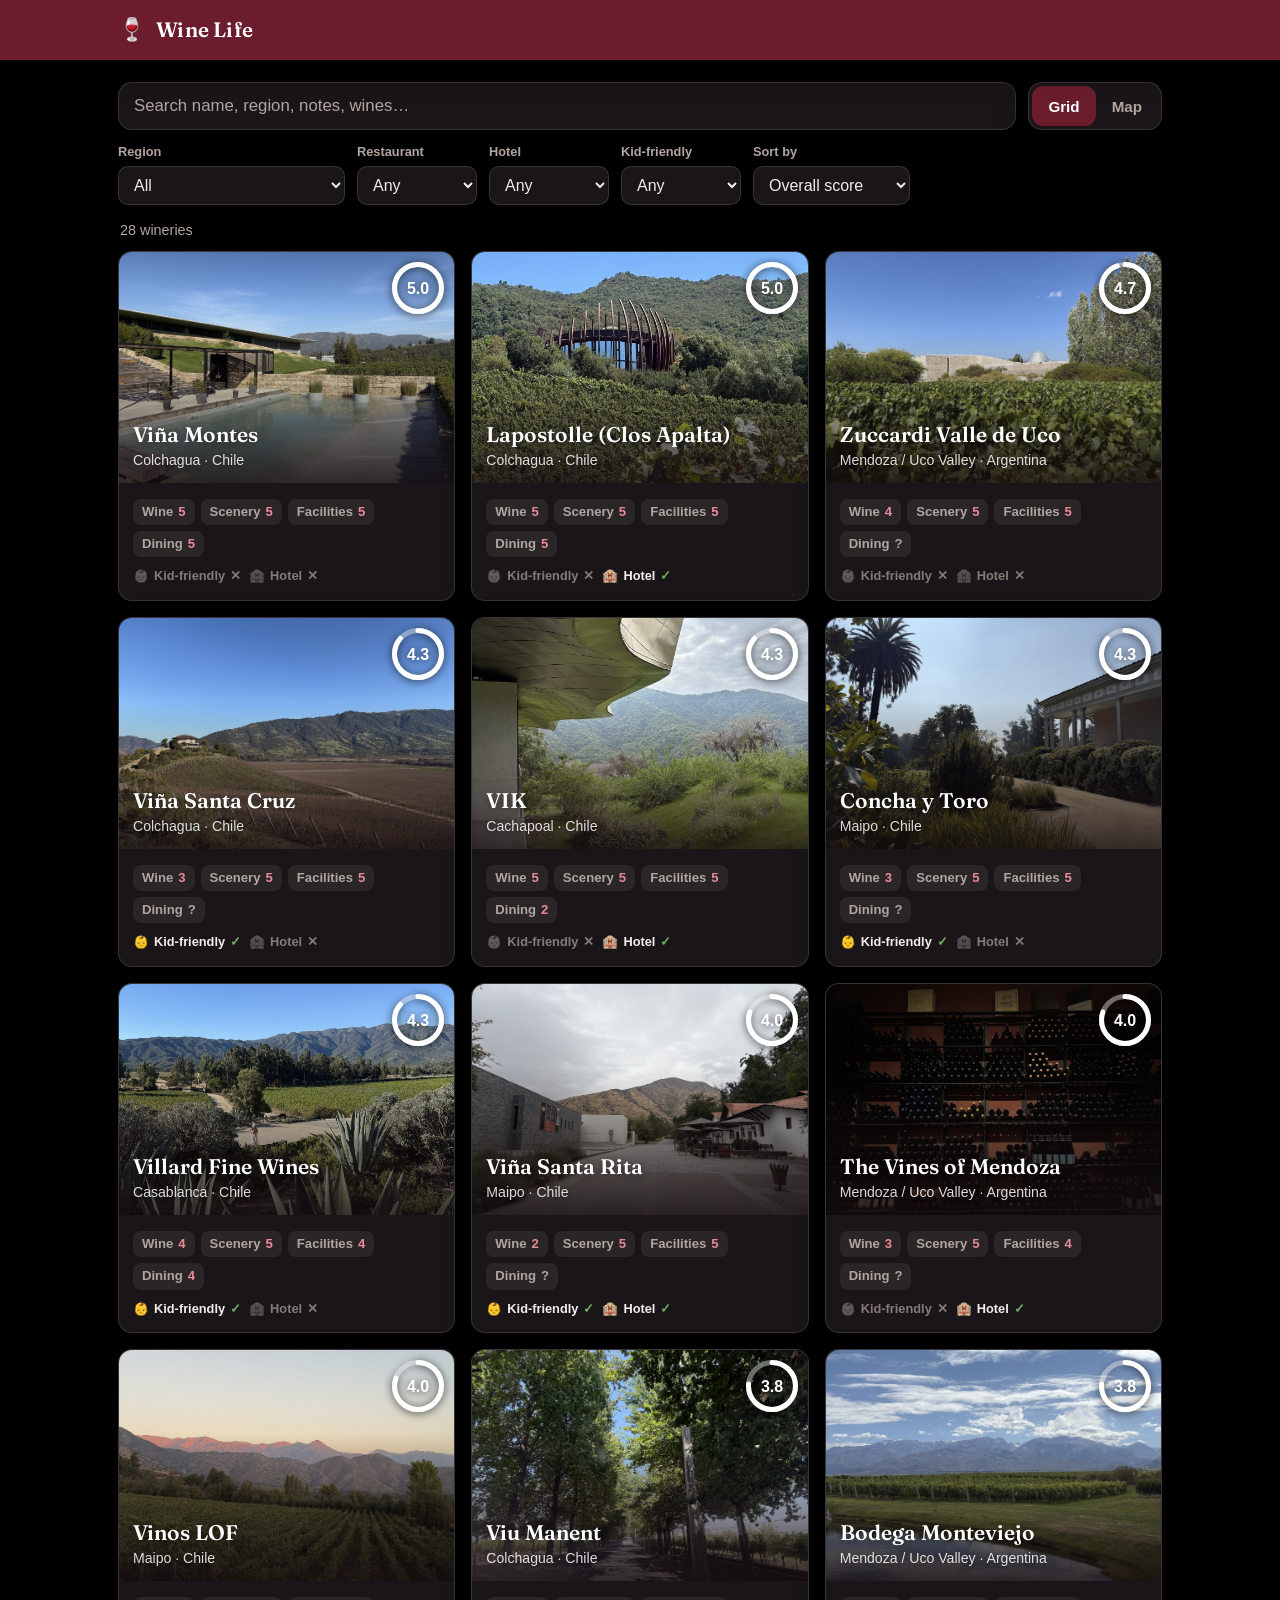
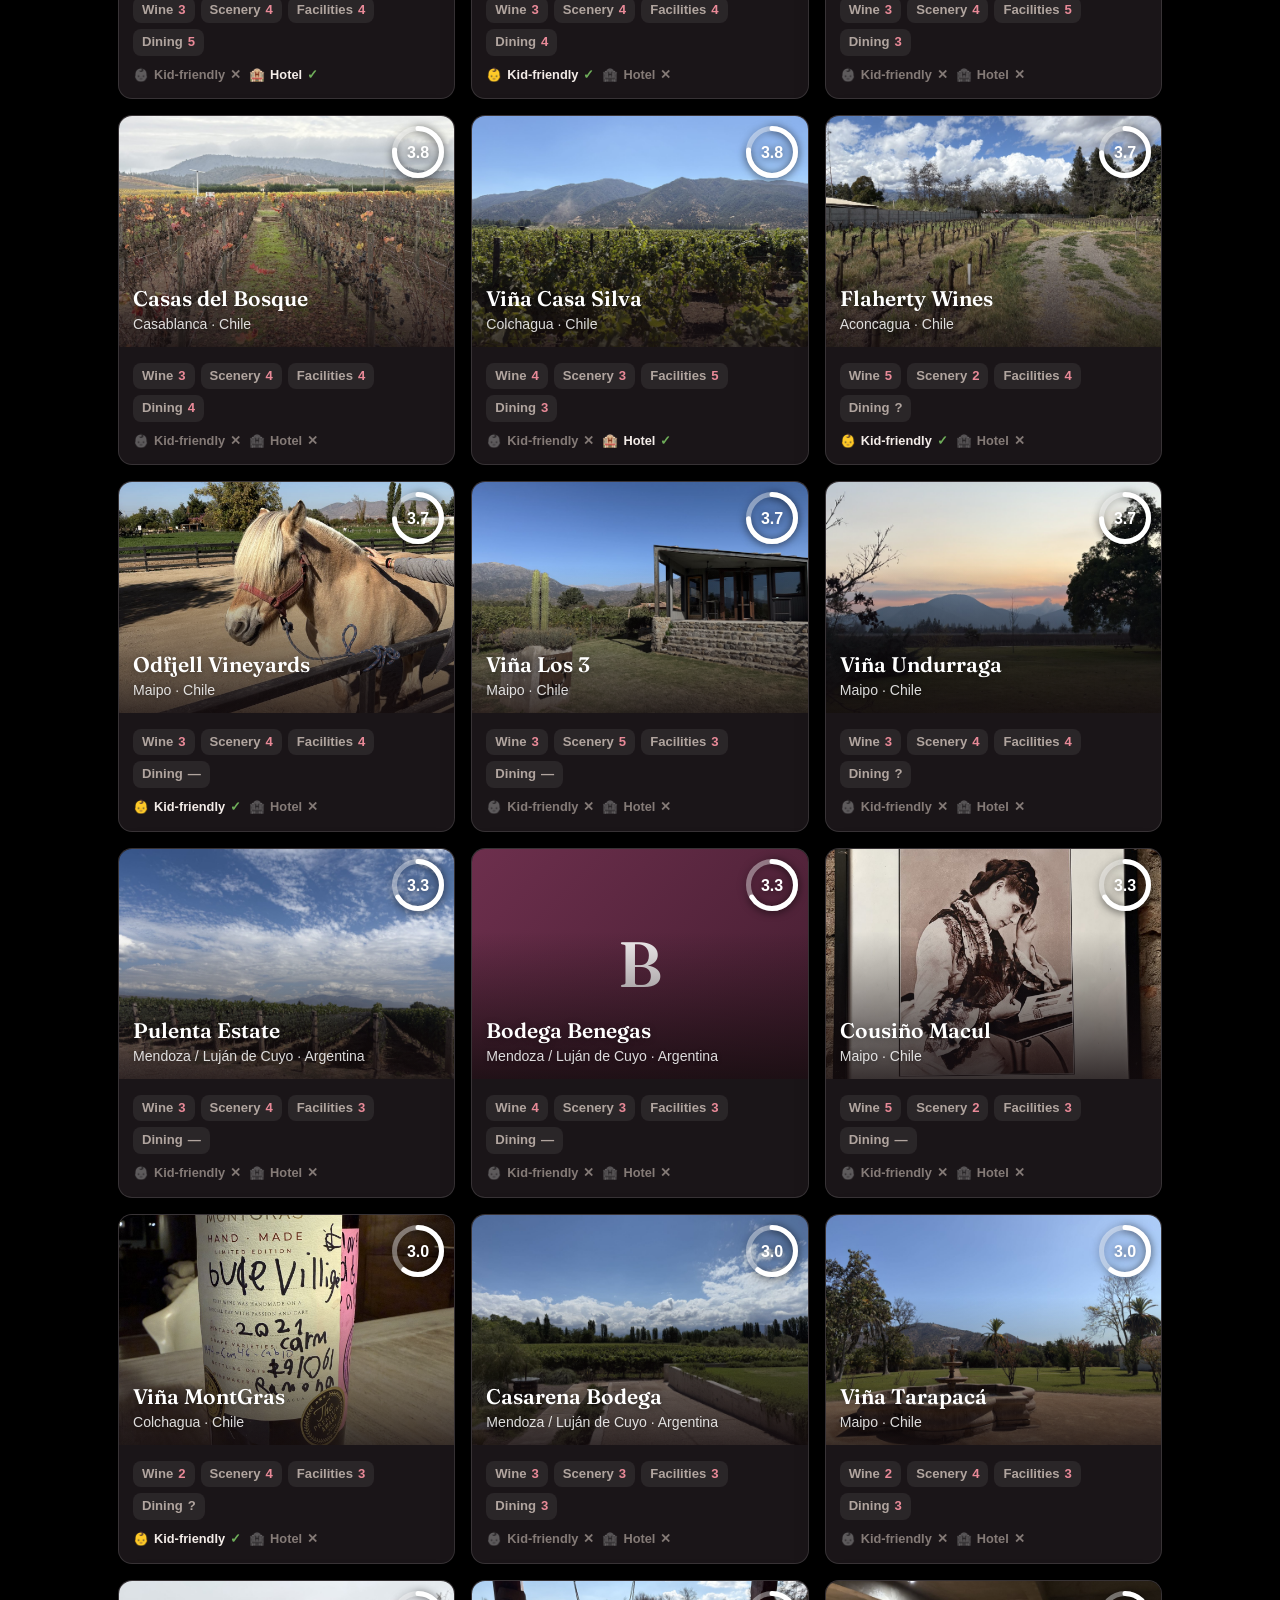
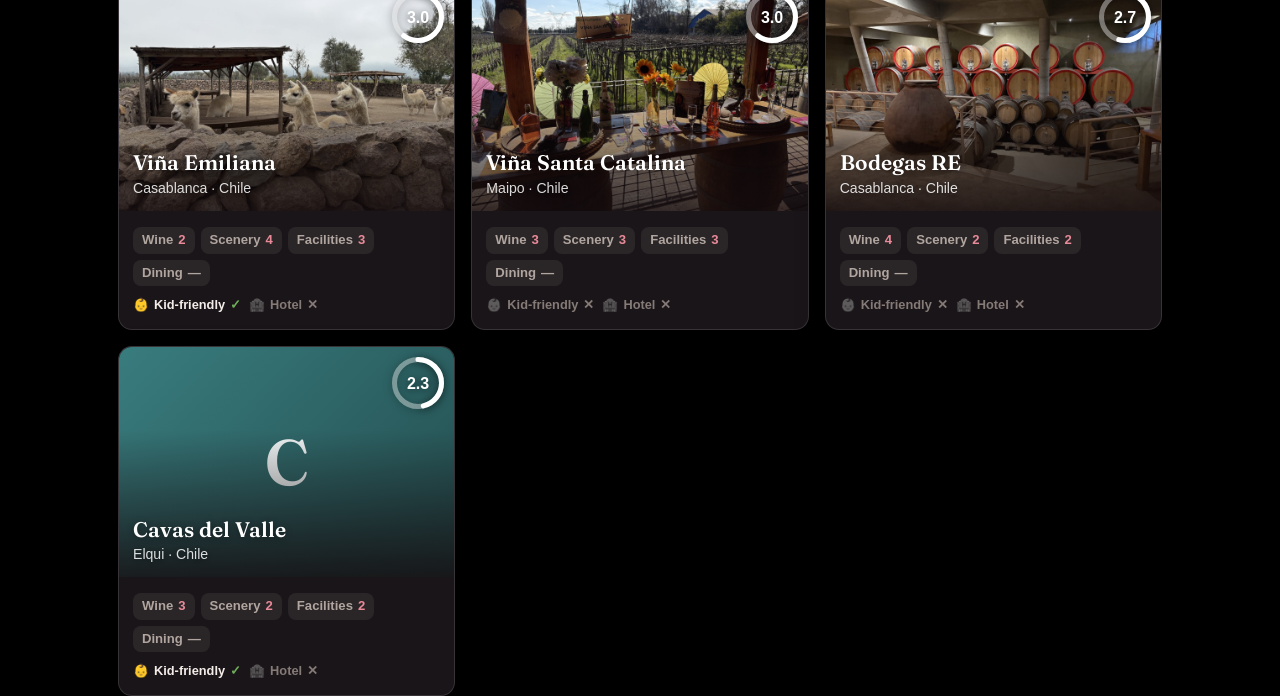
==== commit 47b63e4c: "Remove the public add-winery editor The site is public, so the Add winery button and editor.html wer" ====
--- a/index.html
+++ b/index.html
@@ -17,7 +17,6 @@
         <span class="brand-mark">🍷</span>
         <span class="brand-text">Wine Life</span>
       </a>
-      <a class="btn btn-ghost" href="editor.html">+ Add winery</a>
     </div>
   </header>
 
--- a/css/styles.css
+++ b/css/styles.css
@@ -132,6 +132,15 @@
 .mini-chip-val { font-weight: 800; color: var(--wine-accent); }
 .mini-chip-muted .mini-chip-val { color: var(--muted); }
 
+.card-amen { display: flex; flex-wrap: wrap; gap: 8px; margin-top: 9px; }
+.amen-chip { display: inline-flex; align-items: center; gap: 5px; font-size: .8rem; font-weight: 700; }
+.amen-chip .amen-mark { font-weight: 800; }
+.amen-on { color: var(--ink); }
+.amen-on .amen-mark { color: var(--good); }
+.amen-off { color: var(--muted); opacity: .7; }
+.amen-off .amen-ico { filter: grayscale(1); opacity: .55; }
+.amen-off .amen-mark { color: var(--muted); }
+
 .badges { display: flex; flex-wrap: wrap; gap: 8px; margin-top: 10px; }
 .badge { background: var(--chip); border-radius: 999px; padding: 5px 13px; font-size: .9rem; font-weight: 600; }
 
@@ -207,50 +216,4 @@
 .pin-score { font-weight: 700; color: var(--wine); margin-top: 4px; }
 .pin-link { display: inline-block; margin-top: 6px; font-weight: 600; text-decoration: none; color: var(--wine); }
 
-/* Editor ------------------------------------------------------------------- */
-
-.editor-main { padding: 24px 0 60px; }
-.editor-intro { color: var(--muted); margin: 6px 0 22px; max-width: 70ch; }
-.field { margin-bottom: 18px; }
-.field > label { display: block; font-weight: 600; margin-bottom: 6px; }
-.field .hint { color: var(--muted); font-size: .85rem; font-weight: 400; }
-.field input[type="text"], .field input[type="url"], .field input[type="date"], .field textarea, .field select {
-  width: 100%; padding: 11px 13px; font-size: 1rem; border: 1px solid var(--line);
-  border-radius: 10px; background: var(--surface); color: var(--ink);
-}
-.field textarea { min-height: 110px; resize: vertical; }
-.field-row { display: grid; gap: 14px; }
-@media (min-width: 640px) { .field-row { grid-template-columns: 1fr 1fr; } }
-
-.seg { display: inline-flex; border: 1px solid var(--line); border-radius: 10px; overflow: hidden; background: var(--surface); }
-.seg button { border: none; background: none; padding: 9px 14px; font-size: 1rem; cursor: pointer; color: var(--muted); border-right: 1px solid var(--line); min-width: 44px; }
-.seg button:last-child { border-right: none; }
-.seg button.on { background: var(--wine); color: #fff; font-weight: 700; }
-
-.rating-field { display: grid; grid-template-columns: 130px 1fr; align-items: center; gap: 12px; margin-bottom: 12px; }
-.rating-field > span { font-weight: 600; }
-
-.chip-input { display: flex; flex-wrap: wrap; gap: 8px; align-items: center; border: 1px solid var(--line); border-radius: 10px; padding: 8px; background: var(--surface); }
-.chip-input input { border: none; outline: none; flex: 1; min-width: 140px; font-size: 1rem; padding: 4px; background: none; }
-.chip { background: var(--chip); border-radius: 999px; padding: 4px 10px; font-size: .9rem; display: inline-flex; gap: 6px; align-items: center; }
-.chip button { border: none; background: none; cursor: pointer; color: var(--muted); font-size: 1rem; line-height: 1; }
-
-.toggle { display: inline-flex; align-items: center; gap: 10px; font-weight: 600; }
-.toggle input { width: 20px; height: 20px; }
-
-.geo-row { display: flex; flex-wrap: wrap; gap: 10px; align-items: center; }
-.geo-row .btn { flex: 0 0 auto; }
-.geo-row input { flex: 1; min-width: 120px; }
-.geo-status { margin-top: 8px; font-size: .9rem; color: var(--muted); min-height: 1.1em; }
-.geo-status.geo-ok { color: var(--good); }
-.geo-status.geo-warn { color: var(--gold); }
-
-.editor-actions { display: flex; flex-wrap: wrap; gap: 12px; margin-top: 24px; padding-top: 20px; border-top: 1px solid var(--line); }
-.list-panel { margin-top: 30px; }
-.entry-row { display: flex; align-items: center; justify-content: space-between; gap: 10px; padding: 10px 0; border-bottom: 1px solid var(--line); }
-.entry-row .entry-actions { display: flex; gap: 8px; }
-.link-btn { background: none; border: none; color: var(--wine-accent); cursor: pointer; font-weight: 600; font-size: .95rem; padding: 4px; }
-.json-out { width: 100%; min-height: 120px; font-family: ui-monospace, SFMono-Regular, Menlo, monospace; font-size: .85rem; }
-.note-box { background: rgba(210,164,74,.10); border: 1px solid rgba(210,164,74,.30); border-radius: 10px; padding: 12px 14px; font-size: .92rem; margin: 14px 0; }
-
 @media (prefers-reduced-motion: reduce) { * { transition: none !important; } }
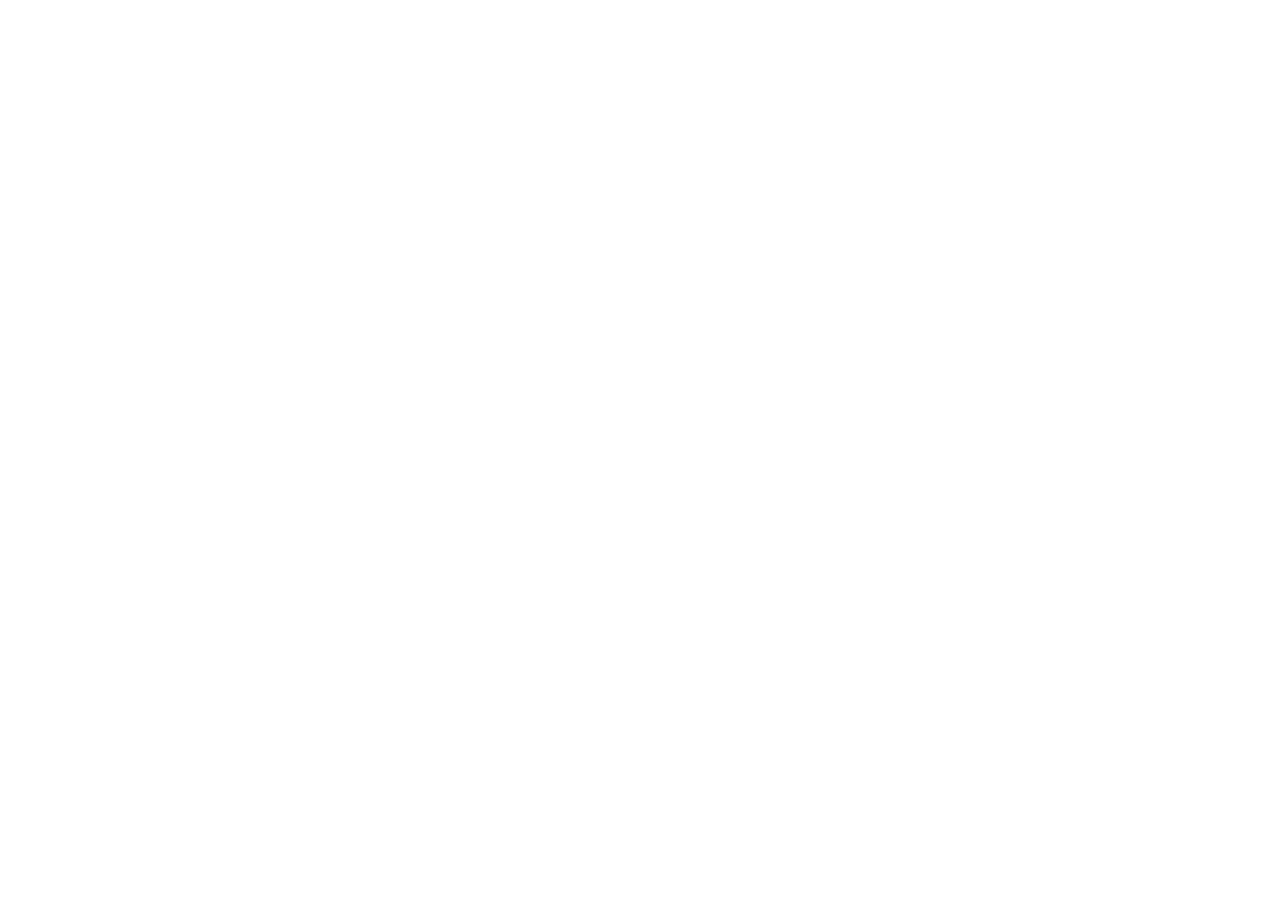
==== commit 97a9358e: "Redirect GitHub Pages to wine-life.view.fast Co-Authored-By: Claude Opus 5.5 (1M context) <noreply@a" ====
--- a/index.html
+++ b/index.html
@@ -1,103 +1,13 @@
-<!DOCTYPE html>
+<!doctype html>
 <html lang="en">
 <head>
-  <meta charset="utf-8" />
-  <meta name="viewport" content="width=device-width, initial-scale=1" />
-  <meta name="robots" content="noindex, nofollow" />
-  <title>Wine Life — Winery Journal</title>
-  <link rel="preconnect" href="https://fonts.googleapis.com" />
-  <link rel="preconnect" href="https://fonts.gstatic.com" crossorigin />
-  <link rel="stylesheet" href="https://fonts.googleapis.com/css2?family=Fraunces:opsz,wght@9..144,500;9..144,600;9..144,700&display=swap" />
-  <link rel="stylesheet" href="css/styles.css" />
+<meta charset="utf-8">
+<meta name="robots" content="noindex, nofollow">
+<title>Wine Life has moved</title>
+<link rel="canonical" href="https://wine-life.view.fast/">
+<meta http-equiv="refresh" content="0; url=https://wine-life.view.fast/">
+<script>location.replace("https://wine-life.view.fast/" + location.hash);</script>
+<style>body{background:#000;color:#eee;font:18px system-ui,sans-serif;padding:40px}a{color:#f0b8c4}</style>
 </head>
-<body>
-  <header class="site-header">
-    <div class="wrap header-inner">
-      <a class="brand" href="#/">
-        <span class="brand-mark">🍷</span>
-        <span class="brand-text">Wine Life</span>
-      </a>
-    </div>
-  </header>
-
-  <!-- GRID VIEW -->
-  <main id="grid-view" class="wrap">
-    <div class="controls">
-      <div class="controls-top">
-        <input
-          id="search"
-          class="search"
-          type="search"
-          placeholder="Search name, region, notes, wines…"
-          autocomplete="off"
-          aria-label="Search wineries"
-        />
-        <div class="view-toggle" role="tablist" aria-label="View">
-          <button id="view-grid" class="view-btn on" type="button" role="tab" aria-selected="true">Grid</button>
-          <button id="view-map" class="view-btn" type="button" role="tab" aria-selected="false">Map</button>
-        </div>
-      </div>
-      <div class="control-row">
-        <label class="control">
-          <span>Region</span>
-          <select id="filter-region"><option value="">All</option></select>
-        </label>
-        <label class="control">
-          <span>Restaurant</span>
-          <select id="filter-restaurant">
-            <option value="">Any</option>
-            <option value="yes">Has one</option>
-            <option value="no">None</option>
-          </select>
-        </label>
-        <label class="control">
-          <span>Hotel</span>
-          <select id="filter-hotel">
-            <option value="">Any</option>
-            <option value="yes">Has one</option>
-            <option value="no">None</option>
-          </select>
-        </label>
-        <label class="control">
-          <span>Kid-friendly</span>
-          <select id="filter-kid">
-            <option value="">Any</option>
-            <option value="yes">Yes</option>
-            <option value="no">No</option>
-          </select>
-        </label>
-        <label class="control">
-          <span>Sort by</span>
-          <select id="sort">
-            <option value="overall">Overall score</option>
-            <option value="wine">Wine</option>
-            <option value="scenery">Scenery</option>
-            <option value="recent">Recently visited</option>
-            <option value="name">Name (A–Z)</option>
-          </select>
-        </label>
-      </div>
-    </div>
-
-    <p id="result-count" class="result-count" aria-live="polite"></p>
-    <section id="grid" class="grid" aria-label="Wineries"></section>
-    <div id="map-wrap" class="map-wrap" hidden>
-      <div id="map" class="map"></div>
-      <p id="map-note" class="map-note" hidden></p>
-    </div>
-    <p id="empty" class="empty" hidden>No wineries match. Try clearing filters or search.</p>
-  </main>
-
-  <!-- DETAIL VIEW -->
-  <main id="detail-view" class="wrap" hidden></main>
-
-  <!-- LIGHTBOX -->
-  <div id="lightbox" class="lightbox" hidden aria-hidden="true">
-    <button class="lightbox-close" aria-label="Close">×</button>
-    <img id="lightbox-img" alt="" />
-  </div>
-
-  <script src="js/data.js"></script>
-  <script src="js/app.js"></script>
-</body>
+<body>Wine Life has moved to <a href="https://wine-life.view.fast/">wine-life.view.fast</a>.</body>
 </html>
